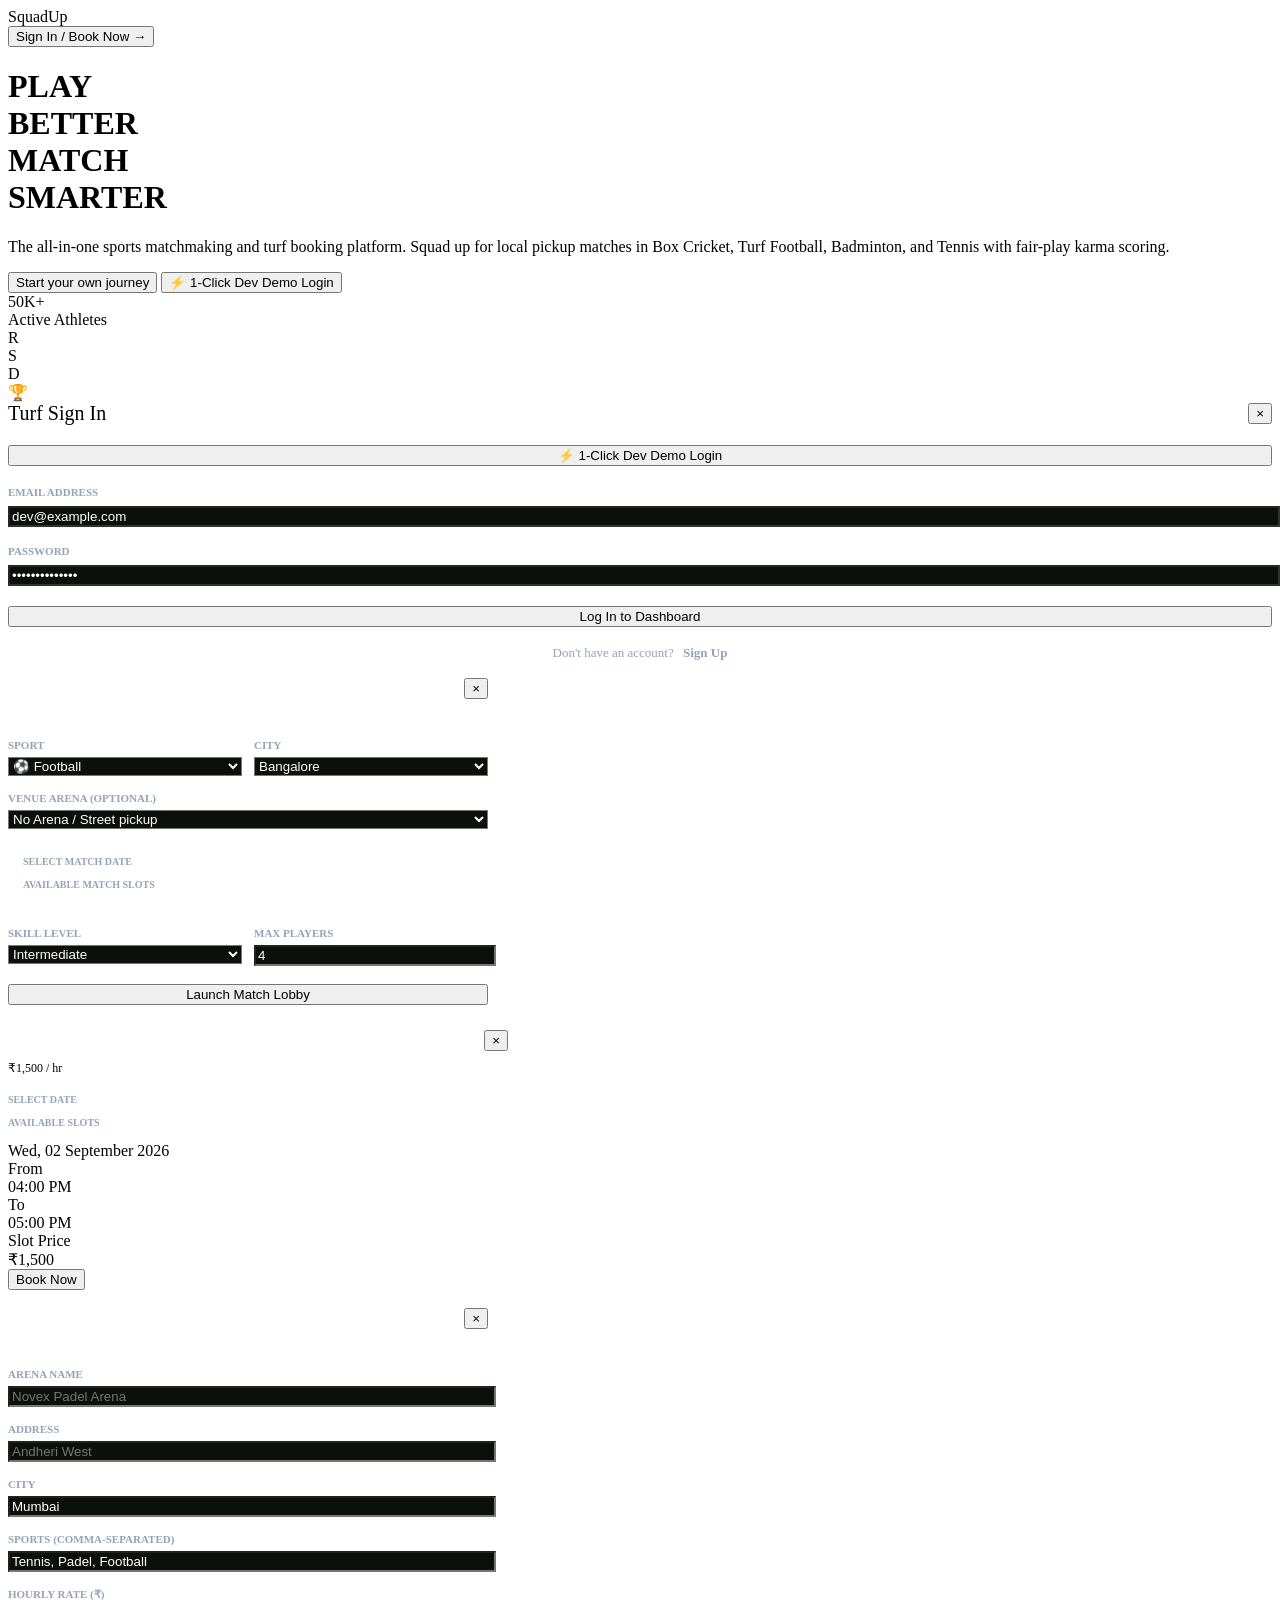
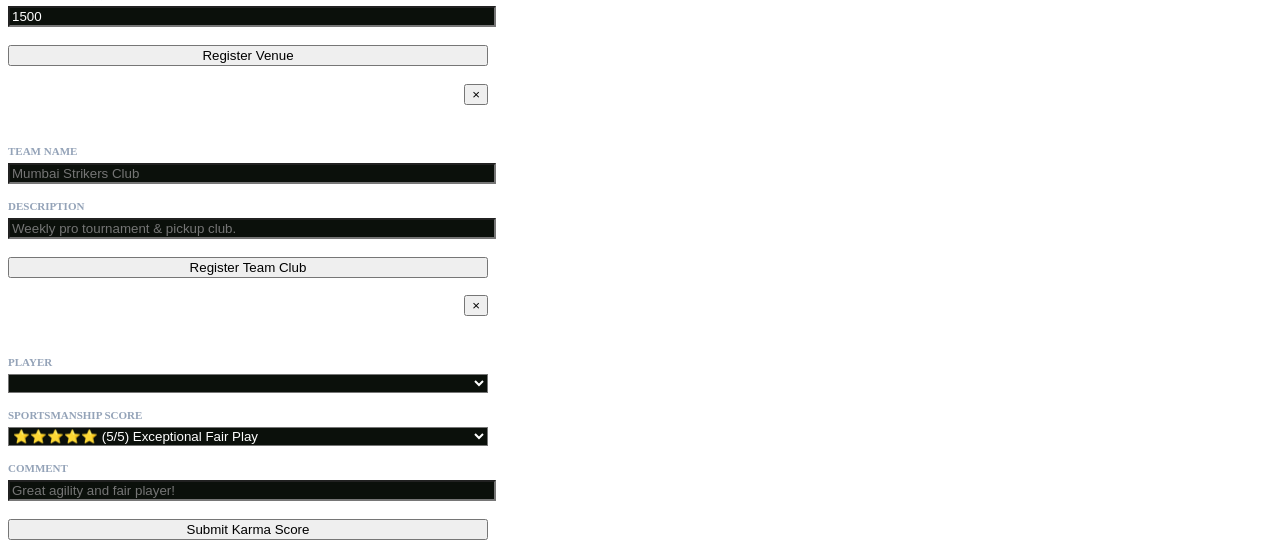
==== index.html @ 194ada52 "Add root index and vercel routing" ====
<!DOCTYPE html>
<html lang="en">
  <head>
    <meta charset="UTF-8" />
    <meta http-equiv="refresh" content="0; url=/frontend/" />
    <title>SquadUp</title>
    <script>
      window.location.replace("/frontend/");
    </script>
  </head>
  <body>
    <p>Redirecting to <a href="/frontend/">SquadUp</a>...</p>
  </body>
</html>
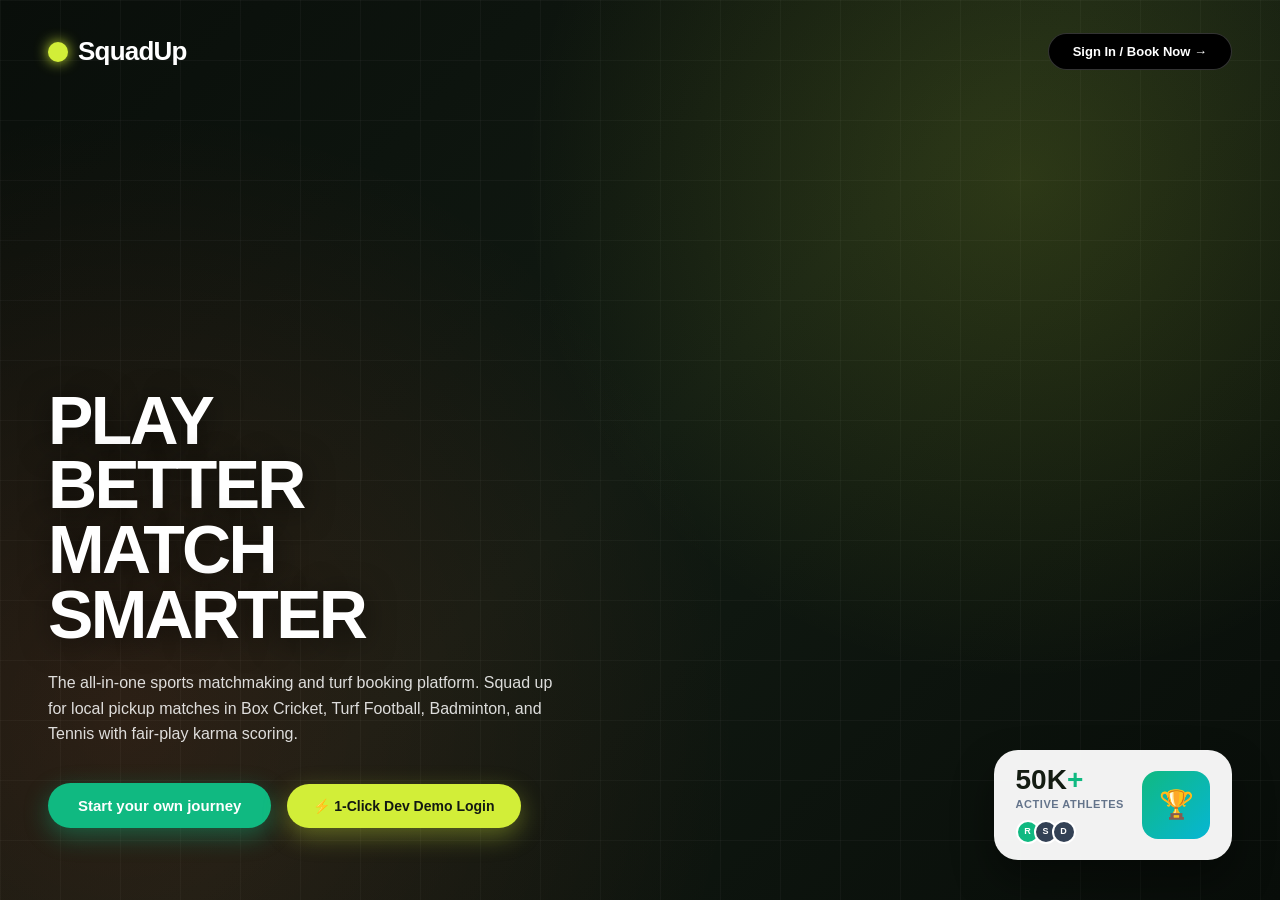
==== commit c410c431: "Place static frontend files at root for instant Vercel deployment" ====
--- a/index.html
+++ b/index.html
@@ -1,14 +1,723 @@
-<!DOCTYPE html>
+<!doctype html>
 <html lang="en">
   <head>
     <meta charset="UTF-8" />
-    <meta http-equiv="refresh" content="0; url=/frontend/" />
-    <title>SquadUp</title>
-    <script>
-      window.location.replace("/frontend/");
-    </script>
+    <link rel="icon" type="image/svg+xml" href="data:image/svg+xml,<svg xmlns='http://www.w3.org/2000/svg' viewBox='0 0 100 100'><text y='.9em' font-size='90'>🎾</text></svg>" />
+    <meta name="viewport" content="width=device-width, initial-scale=1.0" />
+    <title>SquadUp — Sports Matchmaking & Turf Booking</title>
+    <link rel="stylesheet" href="/style.css">
   </head>
   <body>
-    <p>Redirecting to <a href="/frontend/">SquadUp</a>...</p>
+    <div id="app">
+
+      <!-- ========================================== -->
+      <!-- VIEW 0: HERO LANDING & AUTH (SquadUp)      -->
+      <!-- ========================================== -->
+      <div id="view-auth" class="hero-landing-wrapper">
+        
+        <!-- Floating Frosted Header -->
+        <header class="hero-header">
+          <div class="hero-brand">
+            <div class="hero-brand-ball"></div>
+            <span>SquadUp</span>
+          </div>
+
+          <button class="hero-auth-btn" id="hero-login-trigger-btn" onclick="toggleAuthModal(true)">
+            <span>Sign In / Book Now &rarr;</span>
+          </button>
+        </header>
+
+        <!-- Giant Editorial Hero Content -->
+        <div class="hero-body-content">
+          <h1 class="hero-massive-title">
+            PLAY<br>
+            BETTER<br>
+            MATCH<br>
+            SMARTER
+          </h1>
+          <p class="hero-subtitle">
+            The all-in-one sports matchmaking and turf booking platform. Squad up for local pickup matches in Box Cricket, Turf Football, Badminton, and Tennis with fair-play karma scoring.
+          </p>
+
+          <div class="hero-cta-group">
+            <button type="button" class="btn-coral-journey" onclick="toggleAuthModal(true)">
+              Start your own journey
+            </button>
+            <button type="button" class="btn-lime-dev" id="quick-dev-login-btn">
+              ⚡ 1-Click Dev Demo Login
+            </button>
+          </div>
+        </div>
+
+        <!-- Floating Proof Widget (Bottom Right) -->
+        <div class="hero-proof-card">
+          <div>
+            <div class="proof-number">50K<span>+</span></div>
+            <div class="proof-label">Active Athletes</div>
+            <div class="proof-avatars-row">
+              <div class="proof-avatar-dot">R</div>
+              <div class="proof-avatar-dot">S</div>
+              <div class="proof-avatar-dot">D</div>
+            </div>
+          </div>
+          <div class="proof-thumb-preview">🏆</div>
+        </div>
+
+        <!-- Auth Popup Form Card (Opened on CTA) -->
+        <div id="auth-modal-card" class="auth-popup-card">
+          <div style="display: flex; align-items: center; justify-content: space-between; margin-bottom: 20px;">
+            <div class="hero-brand" style="font-size: 20px;">
+              <div class="hero-brand-ball"></div>
+              <span>Turf Sign In</span>
+            </div>
+            <button type="button" class="topbar-round-btn" onclick="toggleAuthModal(false)">&times;</button>
+          </div>
+
+          <!-- Quick Dev Demo Login -->
+          <button type="button" class="btn-lime-dev" id="popup-dev-login-btn" style="width: 100%; margin-bottom: 16px;">
+            ⚡ 1-Click Dev Demo Login
+          </button>
+
+          <!-- Login Form -->
+          <form id="login-form">
+            <div style="margin-bottom: 14px;">
+              <label style="font-size: 11px; font-weight: 700; color: #94A3B8; text-transform: uppercase;">Email Address</label>
+              <input type="email" id="login-email" class="filter-pill-canvas" style="width: 100%; margin-top: 6px; border-radius: var(--radius-md); background: #0B100B; color: #FFF; border-color: rgba(255,255,255,0.15);" value="dev@example.com" required>
+            </div>
+            <div style="margin-bottom: 20px;">
+              <label style="font-size: 11px; font-weight: 700; color: #94A3B8; text-transform: uppercase;">Password</label>
+              <input type="password" id="login-password" class="filter-pill-canvas" style="width: 100%; margin-top: 6px; border-radius: var(--radius-md); background: #0B100B; color: #FFF; border-color: rgba(255,255,255,0.15);" value="devpassword123" required>
+            </div>
+            <button type="submit" class="btn-coral-journey" style="width: 100%;">Log In to Dashboard</button>
+          </form>
+
+          <!-- Register Form (Hidden by default) -->
+          <form id="register-form" style="display: none;">
+            <div style="margin-bottom: 12px;">
+              <label style="font-size: 11px; font-weight: 700; color: #94A3B8; text-transform: uppercase;">Full Name</label>
+              <input type="text" id="register-name" class="filter-pill-canvas" style="width: 100%; margin-top: 4px; border-radius: var(--radius-md); background: #0B100B; color: #FFF;" placeholder="Rajat Sharma" required>
+            </div>
+            <div style="margin-bottom: 12px;">
+              <label style="font-size: 11px; font-weight: 700; color: #94A3B8; text-transform: uppercase;">Email</label>
+              <input type="email" id="register-email" class="filter-pill-canvas" style="width: 100%; margin-top: 4px; border-radius: var(--radius-md); background: #0B100B; color: #FFF;" placeholder="rajat@example.com" required>
+            </div>
+            <div style="margin-bottom: 12px;">
+              <label style="font-size: 11px; font-weight: 700; color: #94A3B8; text-transform: uppercase;">Password</label>
+              <input type="password" id="register-password" class="filter-pill-canvas" style="width: 100%; margin-top: 4px; border-radius: var(--radius-md); background: #0B100B; color: #FFF;" placeholder="Min. 8 characters" required>
+            </div>
+            <div style="margin-bottom: 12px;">
+              <label style="font-size: 11px; font-weight: 700; color: #94A3B8; text-transform: uppercase;">Skill Level</label>
+              <select id="register-skill" class="filter-pill-canvas" style="width: 100%; margin-top: 4px; border-radius: var(--radius-md); background: #0B100B; color: #FFF;">
+                <option value="Beginner">Beginner (Casual games)</option>
+                <option value="Intermediate" selected>Intermediate (Regular player)</option>
+                <option value="Advanced">Advanced (Competitive club level)</option>
+              </select>
+            </div>
+            <div style="margin-bottom: 16px;">
+              <label style="font-size: 11px; font-weight: 700; color: #94A3B8; text-transform: uppercase;">City</label>
+              <input type="text" id="register-city" class="filter-pill-canvas" style="width: 100%; margin-top: 4px; border-radius: var(--radius-md); background: #0B100B; color: #FFF;" value="Mumbai" required>
+            </div>
+            <button type="submit" class="btn-coral-journey" style="width: 100%;">Create Account</button>
+          </form>
+
+          <div style="text-align: center; margin-top: 18px; font-size: 13px; color: #94A3B8;">
+            <span id="auth-switch-text">Don't have an account?</span>
+            <span id="auth-switch-btn" style="color: var(--primary-lime); font-weight: 700; cursor: pointer; margin-left: 6px;">Sign Up</span>
+          </div>
+        </div>
+      </div>
+
+      <!-- ========================================== -->
+      <!-- VIEW 1: BENTO DASHBOARD ("SquadUp")        -->
+      <!-- ========================================== -->
+      <div id="main-app" class="match-app-layout" style="display: none;">
+        
+        <!-- Left Sleek Dark Sidebar -->
+        <aside class="match-sidebar">
+          <div>
+            <div class="match-brand-logo">
+              <div class="tennis-ball-icon"></div>
+              <span>SquadUp</span>
+            </div>
+
+            <ul class="match-nav-list">
+              <li>
+                <a class="match-nav-item active" data-view="dashboard">
+                  <svg fill="none" stroke="currentColor" viewBox="0 0 24 24"><rect x="3" y="3" width="7" height="9" rx="1"/><rect x="14" y="3" width="7" height="5" rx="1"/><rect x="14" y="12" width="7" height="9" rx="1"/><rect x="3" y="16" width="7" height="5" rx="1"/></svg>
+                  <span>Dashboard</span>
+                </a>
+              </li>
+              <li>
+                <a class="match-nav-item" data-view="games">
+                  <svg fill="none" stroke="currentColor" viewBox="0 0 24 24"><circle cx="12" cy="12" r="10"/><path d="M12 2a14.5 14.5 0 0 0 0 20 14.5 14.5 0 0 0 0-20"/><path d="M2 12h20"/></svg>
+                  <span>Live Games</span>
+                </a>
+              </li>
+              <li>
+                <a class="match-nav-item" data-view="venues">
+                  <svg fill="none" stroke="currentColor" viewBox="0 0 24 24"><path d="M21 10c0 7-9 13-9 13s-9-6-9-13a9 9 0 0 1 18 0z"/><circle cx="12" cy="10" r="3"/></svg>
+                  <span>Turf Venues</span>
+                </a>
+              </li>
+              <li>
+                <a class="match-nav-item" data-view="teams">
+                  <svg fill="none" stroke="currentColor" viewBox="0 0 24 24"><path d="M17 21v-2a4 4 0 0 0-4-4H5a4 4 0 0 0-4 4v2"/><circle cx="9" cy="7" r="4"/><path d="M23 21v-2a4 4 0 0 0-3-3.87"/></svg>
+                  <span>Teams & Clubs</span>
+                </a>
+              </li>
+              <li>
+                <a class="match-nav-item" data-view="social">
+                  <svg fill="none" stroke="currentColor" viewBox="0 0 24 24"><path d="M16 21v-2a4 4 0 0 0-4-4H6a4 4 0 0 0-4 4v2"/><circle cx="9" cy="7" r="4"/><path d="M22 21v-2a4 4 0 0 0-3-3.87"/><path d="M16 3.13a4 4 0 0 1 0 7.75"/></svg>
+                  <span>Athletes Feed</span>
+                </a>
+              </li>
+              <li>
+                <a class="match-nav-item" data-view="profile">
+                  <svg fill="none" stroke="currentColor" viewBox="0 0 24 24"><circle cx="12" cy="12" r="3"/><path d="M19.4 15a1.65 1.65 0 0 0 .33 1.82l.06.06a2 2 0 1 1-2.83 2.83l-.06-.06a1.65 1.65 0 0 0-1.82-.33 1.65 1.65 0 0 0-1 1.51V21a2 2 0 0 1-4 0v-.09A1.65 1.65 0 0 0 9 19.4a1.65 1.65 0 0 0-1.82.33l-.06.06a2 2 0 1 1 2.83-2.83l.06-.06a1.65 1.65 0 0 0 .33-1.82V9a1.65 1.65 0 0 0 1.51 1H21a2 2 0 0 1 0 4h-.09a1.65 1.65 0 0 0-1.51 1z"/></svg>
+                  <span>My Profile</span>
+                </a>
+              </li>
+            </ul>
+          </div>
+
+          <!-- Bottom Pro Card & Sign Out -->
+          <div>
+            <div class="sidebar-pro-card">
+              <div class="tennis-ball-icon" style="margin: 0 auto 8px auto;"></div>
+              <div class="sidebar-pro-title">Host a Match</div>
+              <div class="sidebar-pro-desc">Launch an open lobby for local pickup players.</div>
+              <button class="btn-lime-dev" style="font-size: 11px; padding: 6px 14px;" onclick="openHostGameModal()">+ Host Game</button>
+            </div>
+
+            <button id="logout-btn" style="width: 100%; background: transparent; border: none; color: rgba(255,255,255,0.4); font-weight: 700; font-size: 12px; margin-top: 16px; cursor: pointer; text-transform: uppercase;">
+              Sign Out
+            </button>
+          </div>
+        </aside>
+
+        <!-- Main Matcha Bento Canvas -->
+        <main class="match-main-canvas">
+
+          <!-- Topbar with Welcome & Metrics -->
+          <div class="match-topbar">
+            <div>
+              <h1 class="match-greeting-title" id="dash-greeting">Welcome Athlete!</h1>
+              <div class="match-date-sub" id="dash-today-date">TODAY IS SATURDAY, 11TH NOVEMBER 2026</div>
+            </div>
+
+            <div class="match-topbar-pills">
+              <!-- City Selector Dropdown -->
+              <div style="background: #FFF; border-radius: var(--radius-full); padding: 4px 14px; display: flex; align-items: center; gap: 6px;">
+                <span style="font-size: 12px; color: var(--text-dark-muted); font-weight: 700;">📍 CITY:</span>
+                <select id="global-city-selector" style="border: none; background: transparent; font-weight: 800; font-size: 12px; color: var(--text-dark); outline: none; cursor: pointer;">
+                  <option value="Mumbai">Mumbai</option>
+                  <option value="Bangalore">Bangalore</option>
+                  <option value="Delhi">Delhi</option>
+                  <option value="Pune">Pune</option>
+                  <option value="Hyderabad">Hyderabad</option>
+                  <option value="Chennai">Chennai</option>
+                </select>
+              </div>
+
+              <div class="stat-pill">
+                <svg width="16" height="16" fill="none" stroke="currentColor" viewBox="0 0 24 24"><path d="M17 21v-2a4 4 0 0 0-4-4H5a4 4 0 0 0-4 4v2"/><circle cx="9" cy="7" r="4"/></svg>
+                <span id="pill-followers">0 FOLLOWERS</span>
+              </div>
+              <div class="stat-pill">
+                <svg width="16" height="16" fill="none" stroke="currentColor" viewBox="0 0 24 24"><polygon points="5 3 19 12 5 21 5 3"/></svg>
+                <span id="pill-matches">0 MATCHES</span>
+              </div>
+
+              <!-- Action Icons -->
+              <button class="topbar-round-btn" title="Search"><svg width="16" height="16" fill="none" stroke="currentColor" viewBox="0 0 24 24"><circle cx="11" cy="11" r="8"/><path d="M21 21l-4.35-4.35"/></svg></button>
+              <button class="topbar-round-btn" title="Notifications"><svg width="16" height="16" fill="none" stroke="currentColor" viewBox="0 0 24 24"><path d="M18 8A6 6 0 0 0 6 8c0 7-3 9-3 9h18s-3-2-3-9M13.73 21a2 2 0 0 1-3.46 0"/></svg></button>
+            </div>
+          </div>
+
+          <!-- Dynamic Views Container -->
+          <div>
+
+            <!-- ========================================== -->
+            <!-- VIEW: DASHBOARD BENTO GRID                 -->
+            <!-- ========================================== -->
+            <div id="view-dashboard" class="hub-content-section active">
+              <div class="bento-grid">
+                
+                <!-- 1. Left Vertical Athlete Showcase Card -->
+                <div class="bento-athlete-card">
+                  <div class="athlete-glass-overlay">
+                    <div class="athlete-badge-header">
+                      <div class="athlete-thumb" id="dash-avatar-letter">A</div>
+                      <div>
+                        <div class="athlete-name" id="dash-athlete-name">Athlete</div>
+                        <div class="athlete-country" id="dash-athlete-city">🌐 MUMBAI, INDIA</div>
+                      </div>
+                    </div>
+
+                    <div class="athlete-meta-grid">
+                      <div>Skill: <span id="dash-athlete-skill">Intermediate</span></div>
+                      <div>Role: <span id="dash-athlete-role">Pro Player</span></div>
+                      <div>Karma: <span id="dash-athlete-karma" style="color: #D97706;">⚡ 5.0 / 5.0</span></div>
+                      <div>Circuit: <span>Turf Champions</span></div>
+                    </div>
+                  </div>
+                </div>
+
+                <!-- 2. Top Center/Right: My Next Match VS Card -->
+                <div class="bento-next-match">
+                  <div class="match-header-row">
+                    <h3>My Next Match</h3>
+                    <div class="match-date-badge">
+                      <svg width="14" height="14" fill="none" stroke="currentColor" viewBox="0 0 24 24"><rect x="3" y="4" width="18" height="18" rx="2" ry="2"/><line x1="16" y1="2" x2="16" y2="6"/><line x1="8" y1="2" x2="8" y2="6"/><line x1="3" y1="10" x2="21" y2="10"/></svg>
+                      <span id="next-match-date">READY TO COMPETE</span>
+                    </div>
+                  </div>
+
+                  <div class="match-versus-row">
+                    <div class="vs-fighter-card player1">
+                      <div style="font-weight: 800; font-size: 16px;" id="vs-fighter-1">Open Match Lobbies</div>
+                      <div style="font-size: 11px; color: var(--primary-lime); font-weight: 700;">FIND PICKUP PLAYERS</div>
+                    </div>
+
+                    <div class="vs-badge-circle">VS</div>
+
+                    <div class="vs-fighter-card player2">
+                      <div style="font-weight: 800; font-size: 16px;" id="vs-fighter-2">Ready to Play</div>
+                      <div style="font-size: 11px; color: #F59E0B; font-weight: 700;">HOST A MATCH</div>
+                    </div>
+                  </div>
+
+                  <div style="display: flex; gap: 10px; margin-top: 16px;">
+                    <button class="btn-lime-dev" style="flex: 1; font-size: 12px;" onclick="switchView('games')">View Match Lobbies</button>
+                    <button class="btn-coral-journey" style="padding: 8px 18px; font-size: 12px;" onclick="openHostGameModal()">+ Host Match</button>
+                  </div>
+                </div>
+
+                <!-- 3. Middle Left: Latest Scores Card -->
+                <div class="bento-scores-card">
+                  <div style="display: flex; align-items: center; justify-content: space-between;">
+                    <h3 style="font-size: 18px; font-weight: 800;">Latest Scores</h3>
+                    <span style="font-size: 11px; font-weight: 700; text-transform: uppercase; color: var(--text-dark-muted); cursor: pointer;" onclick="switchView('games')">VIEW ALL &rarr;</span>
+                  </div>
+
+                  <div class="score-tabs">
+                    <button class="score-tab-pill active">Cricket</button>
+                    <button class="score-tab-pill">Football</button>
+                    <button class="score-tab-pill">Badminton</button>
+                  </div>
+
+                  <div class="live-score-box" id="live-score-box-container">
+                    <div>
+                      <div style="font-weight: 800; font-size: 13px;" id="live-score-title">⚡ PICKUP MATCHES</div>
+                      <div style="font-size: 11px; color: var(--text-dark-muted);" id="live-score-sub">Play your first match to record scores!</div>
+                    </div>
+                    <span style="background: #141C12; color: var(--primary-lime); padding: 4px 10px; border-radius: var(--radius-full); font-size: 11px; font-weight: 800;" id="live-score-tag">NEW ROSTER</span>
+                  </div>
+                </div>
+
+                <!-- 4. Middle Right: Statistic Card -->
+                <div class="bento-stat-card">
+                  <div class="stat-subtext">Career Performance</div>
+                  <div class="stat-big-number" id="stat-big-wins">0 Matches</div>
+                  <div style="font-size: 13px; font-weight: 700; color: var(--primary-lime);" id="stat-ratio-text">[ Ready to Compete ]</div>
+                </div>
+
+                <!-- 5. Bottom Row Breakdown Pills -->
+                <div class="bento-bottom-row">
+                  <div class="win-pill-card">
+                    <div>
+                      <div class="win-pill-title">Box Cricket Matches</div>
+                      <div class="win-pill-count" id="wins-singles">0 Matches</div>
+                    </div>
+                    <div class="tennis-ball-icon"></div>
+                  </div>
+
+                  <div class="win-pill-card">
+                    <div>
+                      <div class="win-pill-title">Turf Football 5v5</div>
+                      <div class="win-pill-count" id="wins-doubles">0 Matches</div>
+                    </div>
+                    <div class="tennis-ball-icon"></div>
+                  </div>
+
+                  <div class="win-pill-card">
+                    <div>
+                      <div class="win-pill-title">Badminton & Tennis</div>
+                      <div class="win-pill-count" id="wins-mixed">0 Matches</div>
+                    </div>
+                    <div class="tennis-ball-icon"></div>
+                  </div>
+                </div>
+
+              </div>
+            </div>
+
+            <!-- ========================================== -->
+            <!-- VIEW: LIVE GAMES LOOP                      -->
+            <!-- ========================================== -->
+            <div id="view-games" class="hub-content-section">
+              <div style="display: flex; align-items: center; justify-content: space-between; margin-bottom: 24px;">
+                <div>
+                  <h2 style="font-size: 26px; font-weight: 900;">Live Matches Loop</h2>
+                  <p style="color: var(--text-dark-muted); font-size: 13px;">Find active game lobbies or host your own pickup match.</p>
+                </div>
+                <button class="btn-coral-journey" onclick="openHostGameModal()">+ Host a Match Lobby</button>
+              </div>
+
+              <!-- Filter Pills -->
+              <div style="display: flex; gap: 8px; margin-bottom: 24px; overflow-x: auto;" id="games-sport-filters">
+                <button class="filter-pill-canvas active" data-sport="">All Sports</button>
+                <button class="filter-pill-canvas" data-sport="Football">⚽ Football</button>
+                <button class="filter-pill-canvas" data-sport="Cricket">🏏 Cricket</button>
+                <button class="filter-pill-canvas" data-sport="Badminton">🏸 Badminton</button>
+                <button class="filter-pill-canvas" data-sport="Basketball">🏀 Basketball</button>
+                <button class="filter-pill-canvas" data-sport="Tennis">🎾 Tennis</button>
+              </div>
+
+              <div id="games-grid-container" style="display: grid; grid-template-columns: repeat(auto-fill, minmax(300px, 1fr)); gap: 20px;"></div>
+            </div>
+
+            <!-- ========================================== -->
+            <!-- VIEW: TURF VENUES & BOOKINGS               -->
+            <!-- ========================================== -->
+            <div id="view-venues" class="hub-content-section">
+              <div style="display: flex; align-items: center; justify-content: space-between; margin-bottom: 24px;">
+                <div>
+                  <h2 style="font-size: 26px; font-weight: 900;">Turf Arenas & Booking</h2>
+                  <p style="color: var(--text-dark-muted); font-size: 13px;">Discover licensed courts and book slots with double-booking lock protection.</p>
+                </div>
+                <div style="display: flex; gap: 10px;">
+                  <button class="btn-lime-dev" onclick="openHostGameModal()">+ Host a Match</button>
+                  <button class="btn-coral-journey" id="btn-register-venue" style="display: none;" onclick="openCreateVenueModal()">+ Register Arena</button>
+                </div>
+              </div>
+
+              <div id="venues-grid-container" style="display: grid; grid-template-columns: repeat(auto-fill, minmax(320px, 1fr)); gap: 20px;"></div>
+
+              <div class="hub-card" style="margin-top: 32px;">
+                <h3 style="font-size: 18px; margin-bottom: 16px;">My Active Court Reservations</h3>
+                <div id="my-bookings-container"></div>
+              </div>
+            </div>
+
+            <!-- ========================================== -->
+            <!-- VIEW: TEAMS & CLUBS                        -->
+            <!-- ========================================== -->
+            <div id="view-teams" class="hub-content-section">
+              <div style="display: flex; align-items: center; justify-content: space-between; margin-bottom: 24px;">
+                <div>
+                  <h2 style="font-size: 26px; font-weight: 900;">Teams & Sports Clubs</h2>
+                  <p style="color: var(--text-dark-muted); font-size: 13px;">Manage clubs, roster captains, and squad pickups.</p>
+                </div>
+                <button class="btn-coral-journey" onclick="openCreateTeamModal()">+ Create Team Club</button>
+              </div>
+
+              <div id="teams-grid-container" style="display: grid; grid-template-columns: repeat(auto-fill, minmax(300px, 1fr)); gap: 20px;"></div>
+            </div>
+
+            <!-- ========================================== -->
+            <!-- VIEW: ATHLETES SOCIAL FEED                 -->
+            <!-- ========================================== -->
+            <div id="view-social" class="hub-content-section">
+              <div style="display: flex; align-items: center; justify-content: space-between; margin-bottom: 24px;">
+                <div>
+                  <h2 style="font-size: 26px; font-weight: 900;">Athletes Social Network</h2>
+                  <p style="color: var(--text-dark-muted); font-size: 13px;">Connect with players, discover teammates, and track game invites.</p>
+                </div>
+              </div>
+
+              <div style="display: grid; grid-template-columns: 1fr 1fr; gap: 20px;">
+                <div class="hub-card">
+                  <h3 style="font-size: 18px; margin-bottom: 16px;">Discover Athletes</h3>
+                  <div id="athletes-directory-container"></div>
+                </div>
+                <div class="hub-card">
+                  <h3 style="font-size: 18px; margin-bottom: 16px;">Network Activity</h3>
+                  <div id="social-activity-feed"></div>
+                </div>
+              </div>
+            </div>
+
+            <!-- ========================================== -->
+            <!-- VIEW: MY PROFILE & SETTINGS                -->
+            <!-- ========================================== -->
+            <div id="view-profile" class="hub-content-section">
+              <div style="display: flex; align-items: center; justify-content: space-between; margin-bottom: 24px;">
+                <div>
+                  <h2 style="font-size: 26px; font-weight: 900;">Athlete Profile & Karma</h2>
+                  <p style="color: var(--text-dark-muted); font-size: 13px;">Update your sport skills, location, and fair-play rating.</p>
+                </div>
+              </div>
+
+              <div style="display: grid; grid-template-columns: 1fr 1fr; gap: 20px;">
+                <div class="hub-card">
+                  <h3 style="font-size: 18px; margin-bottom: 16px;">Edit Profile</h3>
+                  <form id="profile-edit-form">
+                    <div style="margin-bottom: 14px;">
+                      <label style="font-size: 12px; font-weight: 700; color: var(--text-dark-muted);">FULL NAME</label>
+                      <input type="text" id="prof-name" class="filter-pill-canvas" style="width: 100%; margin-top: 6px; border-radius: var(--radius-md);" required>
+                    </div>
+                    <div style="margin-bottom: 14px;">
+                      <label style="font-size: 12px; font-weight: 700; color: var(--text-dark-muted);">SKILL LEVEL</label>
+                      <select id="prof-skill" class="filter-pill-canvas" style="width: 100%; margin-top: 6px; border-radius: var(--radius-md);" required>
+                        <option value="Beginner">Beginner</option>
+                        <option value="Intermediate">Intermediate</option>
+                        <option value="Advanced">Advanced</option>
+                      </select>
+                    </div>
+                    <div style="margin-bottom: 20px;">
+                      <label style="font-size: 12px; font-weight: 700; color: var(--text-dark-muted);">PRIMARY CITY</label>
+                      <input type="text" id="prof-city" class="filter-pill-canvas" style="width: 100%; margin-top: 6px; border-radius: var(--radius-md);" required>
+                    </div>
+                    <button type="submit" class="btn-coral-journey" style="width: 100%;">Save Changes</button>
+                  </form>
+                </div>
+
+                <div class="bento-stat-card">
+                  <div class="stat-subtext">Player Karma Standing</div>
+                  <div class="stat-big-number" id="prof-karma-big">⚡ 5.0</div>
+                  <div style="font-size: 13px; font-weight: 700; color: var(--primary-lime); margin-top: 6px;">[ Exceptional Sportsmanship ]</div>
+                  <div style="font-size: 11px; color: rgba(255,255,255,0.6); margin-top: 10px; max-width: 280px;">Rated by match hosts and peer athletes after completed games.</div>
+                </div>
+              </div>
+            </div>
+
+          </div>
+        </main>
+      </div>
+
+      <!-- ========================================== -->
+      <!-- FLOATING / DRAWER LIVE GAME CHAT           -->
+      <!-- ========================================== -->
+      <div id="chat-drawer" style="position: fixed; bottom: 24px; right: 24px; width: 360px; height: 500px; background: #141C12; border: 1px solid rgba(255,255,255,0.1); border-radius: var(--radius-xl); box-shadow: 0 20px 50px rgba(0,0,0,0.6); z-index: 80; display: none; flex-direction: column; overflow: hidden;">
+        <div style="padding: 16px; background: rgba(255,255,255,0.04); border-bottom: 1px solid rgba(255,255,255,0.06); display: flex; align-items: center; justify-content: space-between;">
+          <div style="display: flex; align-items: center; gap: 10px;">
+            <div class="tennis-ball-icon" style="width: 14px; height: 14px;"></div>
+            <div>
+              <div style="font-weight: 800; font-size: 14px; color: #FFF;" id="chat-game-title">Lobby Chat</div>
+              <div style="font-size: 11px; color: var(--primary-lime);">● Live WebSocket</div>
+            </div>
+          </div>
+          <button type="button" class="topbar-round-btn" style="width: 30px; height: 30px;" onclick="closeChatDrawer()">&times;</button>
+        </div>
+
+        <div id="chat-messages-box" style="flex: 1; overflow-y: auto; padding: 16px; display: flex; flex-direction: column; gap: 10px;"></div>
+
+        <form id="chat-send-form" style="padding: 12px; border-top: 1px solid rgba(255,255,255,0.06); display: flex; gap: 8px;">
+          <input type="text" id="chat-input-field" class="filter-pill-canvas" style="flex: 1; background: #0A0E0A; color: #FFF; border-radius: var(--radius-full); padding: 8px 16px;" placeholder="Message team..." autocomplete="off" required>
+          <button type="submit" class="btn-lime-dev" style="padding: 8px 16px; font-size: 12px;">Send</button>
+        </form>
+      </div>
+
+      <!-- ========================================== -->
+      <!-- MODALS: HOST GAME, BOOK TURF, RATE GAME    -->
+      <!-- ========================================== -->
+      <div id="modal-create-game" class="auth-popup-card" style="max-width: 480px;">
+        <div style="display: flex; align-items: center; justify-content: space-between; margin-bottom: 18px;">
+          <h2 style="font-size: 20px; font-weight: 800; color: #FFF;">Host a Match Lobby</h2>
+          <button type="button" class="topbar-round-btn" onclick="closeModal('modal-create-game')">&times;</button>
+        </div>
+        <form id="create-game-form">
+          <div style="display: grid; grid-template-columns: 1fr 1fr; gap: 12px; margin-bottom: 12px;">
+            <div>
+              <label style="font-size: 11px; font-weight: 700; color: #94A3B8; text-transform: uppercase;">Sport</label>
+              <select id="game-sport" class="filter-pill-canvas" style="width: 100%; margin-top: 4px; border-radius: var(--radius-md); background: #0B100B; color: #FFF;">
+                <option value="Football">⚽ Football</option>
+                <option value="Cricket">🏏 Cricket</option>
+                <option value="Badminton">🏸 Badminton</option>
+                <option value="Basketball">🏀 Basketball</option>
+                <option value="Tennis">🎾 Tennis</option>
+              </select>
+            </div>
+            <div>
+              <label style="font-size: 11px; font-weight: 700; color: #94A3B8; text-transform: uppercase;">City</label>
+              <select id="game-city" class="filter-pill-canvas" style="width: 100%; margin-top: 4px; border-radius: var(--radius-md); background: #0B100B; color: #FFF;" onchange="handleModalCityChange(this.value)">
+                <option value="Bangalore">Bangalore</option>
+                <option value="Mumbai">Mumbai</option>
+                <option value="Delhi">Delhi</option>
+                <option value="Pune">Pune</option>
+                <option value="Hyderabad">Hyderabad</option>
+                <option value="Chennai">Chennai</option>
+              </select>
+            </div>
+          </div>
+
+          <div style="margin-bottom: 12px;">
+            <label style="font-size: 11px; font-weight: 700; color: #94A3B8; text-transform: uppercase;">Venue Arena (Optional)</label>
+            <select id="game-venue-id" class="filter-pill-canvas" style="width: 100%; margin-top: 4px; border-radius: var(--radius-md); background: #0B100B; color: #FFF;">
+              <option value="">No Arena / Street pickup</option>
+            </select>
+          </div>
+
+          <!-- Schedule Card (Date Blocks & Slot Blocks) -->
+          <div style="background: rgba(255,255,255,0.04); border: 1px solid rgba(255,255,255,0.08); border-radius: var(--radius-md); padding: 14px; margin-bottom: 12px;">
+            <div style="margin-bottom: 12px;">
+              <label style="font-size: 10px; font-weight: 800; color: #94A3B8; text-transform: uppercase; margin-bottom: 6px; display: block;">Select Match Date</label>
+              <div class="date-blocks-carousel" id="game-date-carousel"></div>
+              <input type="hidden" id="game-date" required>
+            </div>
+            <div>
+              <label style="font-size: 10px; font-weight: 800; color: #94A3B8; text-transform: uppercase; margin-bottom: 6px; display: block;">Available Match Slots</label>
+              <div class="slots-block-grid" id="game-slot-grid"></div>
+              <input type="hidden" id="game-start-time" value="16:00">
+              <input type="hidden" id="game-end-time" value="17:00">
+            </div>
+          </div>
+
+          <div style="display: grid; grid-template-columns: 1fr 1fr; gap: 12px; margin-bottom: 18px;">
+            <div>
+              <label style="font-size: 11px; font-weight: 700; color: #94A3B8; text-transform: uppercase;">Skill Level</label>
+              <select id="game-skill-level" class="filter-pill-canvas" style="width: 100%; margin-top: 4px; border-radius: var(--radius-md); background: #0B100B; color: #FFF;">
+                <option value="All Levels">All Levels (Open Pickup)</option>
+                <option value="Beginner">Beginner Only</option>
+                <option value="Intermediate" selected>Intermediate</option>
+                <option value="Advanced">Advanced (Competitive)</option>
+              </select>
+            </div>
+            <div>
+              <label style="font-size: 11px; font-weight: 700; color: #94A3B8; text-transform: uppercase;">Max Players</label>
+              <input type="number" id="game-max-players" class="filter-pill-canvas" style="width: 100%; margin-top: 4px; border-radius: var(--radius-md); background: #0B100B; color: #FFF;" value="4" min="2" max="30" required>
+            </div>
+          </div>
+
+          <button type="submit" class="btn-coral-journey" style="width: 100%;">Launch Match Lobby</button>
+        </form>
+      </div>
+
+      <!-- Book Turf Modal -->
+      <div id="modal-book-venue" class="auth-popup-card" style="max-width: 500px;">
+        <div style="display: flex; align-items: center; justify-content: space-between; margin-bottom: 18px;">
+          <div>
+            <h2 style="font-size: 20px; font-weight: 800; color: #FFF;" id="book-venue-name">Book Court</h2>
+            <div style="font-size: 12px; color: var(--primary-lime);" id="book-venue-rate">₹1,500 / hr</div>
+          </div>
+          <button type="button" class="topbar-round-btn" onclick="closeModal('modal-book-venue')">&times;</button>
+        </div>
+        <form id="book-venue-form">
+          <input type="hidden" id="book-venue-id">
+
+          <!-- Date Blocks Strip -->
+          <div style="margin-bottom: 12px;">
+            <label style="font-size: 10px; font-weight: 800; color: #94A3B8; text-transform: uppercase; margin-bottom: 6px; display: block;">Select Date</label>
+            <div class="date-blocks-carousel" id="book-date-carousel"></div>
+            <input type="hidden" id="book-date" required>
+          </div>
+
+          <!-- Available Slots Blocks -->
+          <div style="margin-bottom: 14px;">
+            <label style="font-size: 10px; font-weight: 800; color: #94A3B8; text-transform: uppercase; margin-bottom: 6px; display: block;">Available Slots</label>
+            <div class="slots-block-grid" id="book-slot-grid"></div>
+            <input type="hidden" id="book-start-time" value="16:00">
+            <input type="hidden" id="book-end-time" value="17:00">
+          </div>
+
+          <!-- Bottom Booking Summary Card (Playspots format) -->
+          <div class="booking-summary-bar">
+            <div class="booking-summary-header" id="book-summary-date-header">Wed, 02 September 2026</div>
+            <div class="booking-time-split">
+              <div class="time-col">
+                <div class="time-label">From</div>
+                <div class="time-val" id="book-summary-from">04:00 PM</div>
+              </div>
+              <div class="time-col">
+                <div class="time-label">To</div>
+                <div class="time-val" id="book-summary-to">05:00 PM</div>
+              </div>
+            </div>
+            <div class="booking-bottom-action-row">
+              <div class="booking-price-tag">
+                <div class="price-label">Slot Price</div>
+                <div class="price-val" id="book-total-amount">₹1,500</div>
+              </div>
+              <button type="submit" class="btn-book-confirm">Book Now</button>
+            </div>
+          </div>
+        </form>
+      </div>
+
+      <!-- Register Arena Modal -->
+      <div id="modal-create-venue" class="auth-popup-card" style="max-width: 480px;">
+        <div style="display: flex; align-items: center; justify-content: space-between; margin-bottom: 18px;">
+          <h2 style="font-size: 20px; font-weight: 800; color: #FFF;">Register Arena</h2>
+          <button type="button" class="topbar-round-btn" onclick="closeModal('modal-create-venue')">&times;</button>
+        </div>
+        <form id="create-venue-form">
+          <div style="margin-bottom: 12px;">
+            <label style="font-size: 11px; font-weight: 700; color: #94A3B8; text-transform: uppercase;">Arena Name</label>
+            <input type="text" id="venue-name" class="filter-pill-canvas" style="width: 100%; margin-top: 4px; border-radius: var(--radius-md); background: #0B100B; color: #FFF;" placeholder="Novex Padel Arena" required>
+          </div>
+          <div style="margin-bottom: 12px;">
+            <label style="font-size: 11px; font-weight: 700; color: #94A3B8; text-transform: uppercase;">Address</label>
+            <input type="text" id="venue-address" class="filter-pill-canvas" style="width: 100%; margin-top: 4px; border-radius: var(--radius-md); background: #0B100B; color: #FFF;" placeholder="Andheri West" required>
+          </div>
+          <div style="margin-bottom: 12px;">
+            <label style="font-size: 11px; font-weight: 700; color: #94A3B8; text-transform: uppercase;">City</label>
+            <input type="text" id="venue-city" class="filter-pill-canvas" style="width: 100%; margin-top: 4px; border-radius: var(--radius-md); background: #0B100B; color: #FFF;" value="Mumbai" required>
+          </div>
+          <div style="margin-bottom: 12px;">
+            <label style="font-size: 11px; font-weight: 700; color: #94A3B8; text-transform: uppercase;">Sports (comma-separated)</label>
+            <input type="text" id="venue-sports" class="filter-pill-canvas" style="width: 100%; margin-top: 4px; border-radius: var(--radius-md); background: #0B100B; color: #FFF;" value="Tennis, Padel, Football" required>
+          </div>
+          <div style="margin-bottom: 18px;">
+            <label style="font-size: 11px; font-weight: 700; color: #94A3B8; text-transform: uppercase;">Hourly Rate (₹)</label>
+            <input type="number" id="venue-rate" class="filter-pill-canvas" style="width: 100%; margin-top: 4px; border-radius: var(--radius-md); background: #0B100B; color: #FFF;" value="1500" required>
+          </div>
+          <button type="submit" class="btn-coral-journey" style="width: 100%;">Register Venue</button>
+        </form>
+      </div>
+
+      <!-- Create Team Modal -->
+      <div id="modal-create-team" class="auth-popup-card" style="max-width: 480px;">
+        <div style="display: flex; align-items: center; justify-content: space-between; margin-bottom: 18px;">
+          <h2 style="font-size: 20px; font-weight: 800; color: #FFF;">Create Sports Club</h2>
+          <button type="button" class="topbar-round-btn" onclick="closeModal('modal-create-team')">&times;</button>
+        </div>
+        <form id="create-team-form">
+          <div style="margin-bottom: 12px;">
+            <label style="font-size: 11px; font-weight: 700; color: #94A3B8; text-transform: uppercase;">Team Name</label>
+            <input type="text" id="team-name" class="filter-pill-canvas" style="width: 100%; margin-top: 4px; border-radius: var(--radius-md); background: #0B100B; color: #FFF;" placeholder="Mumbai Strikers Club" required>
+          </div>
+          <div style="margin-bottom: 18px;">
+            <label style="font-size: 11px; font-weight: 700; color: #94A3B8; text-transform: uppercase;">Description</label>
+            <input type="text" id="team-desc" class="filter-pill-canvas" style="width: 100%; margin-top: 4px; border-radius: var(--radius-md); background: #0B100B; color: #FFF;" placeholder="Weekly pro tournament & pickup club.">
+          </div>
+          <button type="submit" class="btn-coral-journey" style="width: 100%;">Register Team Club</button>
+        </form>
+      </div>
+
+      <!-- Rate Match Karma Modal -->
+      <div id="modal-rate-game" class="auth-popup-card" style="max-width: 480px;">
+        <div style="display: flex; align-items: center; justify-content: space-between; margin-bottom: 18px;">
+          <h2 style="font-size: 20px; font-weight: 800; color: #FFF;">Rate Sportsmanship</h2>
+          <button type="button" class="topbar-round-btn" onclick="closeModal('modal-rate-game')">&times;</button>
+        </div>
+        <form id="rate-game-form">
+          <input type="hidden" id="rate-game-id">
+          <div style="margin-bottom: 12px;">
+            <label style="font-size: 11px; font-weight: 700; color: #94A3B8; text-transform: uppercase;">Player</label>
+            <select id="rate-player-select" class="filter-pill-canvas" style="width: 100%; margin-top: 4px; border-radius: var(--radius-md); background: #0B100B; color: #FFF;" required></select>
+          </div>
+          <div style="margin-bottom: 12px;">
+            <label style="font-size: 11px; font-weight: 700; color: #94A3B8; text-transform: uppercase;">Sportsmanship Score</label>
+            <select id="rate-score-select" class="filter-pill-canvas" style="width: 100%; margin-top: 4px; border-radius: var(--radius-md); background: #0B100B; color: #FFF;" required>
+              <option value="5">⭐⭐⭐⭐⭐ (5/5) Exceptional Fair Play</option>
+              <option value="4">⭐⭐⭐⭐ (4/5) Great Teammate</option>
+              <option value="3">⭐⭐⭐ (3/5) Fair Game</option>
+            </select>
+          </div>
+          <div style="margin-bottom: 18px;">
+            <label style="font-size: 11px; font-weight: 700; color: #94A3B8; text-transform: uppercase;">Comment</label>
+            <input type="text" id="rate-comment-input" class="filter-pill-canvas" style="width: 100%; margin-top: 4px; border-radius: var(--radius-md); background: #0B100B; color: #FFF;" placeholder="Great agility and fair player!">
+          </div>
+          <button type="submit" class="btn-coral-journey" style="width: 100%;">Submit Karma Score</button>
+        </form>
+      </div>
+
+      <!-- Toast Holder -->
+      <div class="toast-container" id="toast-holder"></div>
+
+    </div>
+
+    <script type="module" src="/app.js?t=1788339500"></script>
   </body>
 </html>
--- a/style.css
+++ b/style.css
@@ -0,0 +1,1106 @@
+/* 
+ * ====================================================================
+ * Turf Platform — Editorial Sports Bento Design System
+ * (Deep Obsidian, Warm Olive Matcha Canvas, Electric Lime & Sunset Coral)
+ * ====================================================================
+ */
+
+@import url('https://fonts.googleapis.com/css2?family=Outfit:wght@400;500;600;700;800;900&family=Plus+Jakarta+Sans:wght@300;400;500;600;700;800&display=swap');
+
+:root {
+  /* Colors */
+  --bg-dark: #0A0F0B;
+  --bg-sidebar: #070D08;
+  --bg-canvas: #E5ECD9;
+  --bg-canvas-card: #FFFFFF;
+  --bg-canvas-card-accent: #C7D9AB;
+  
+  --primary-lime: #D2EE38;
+  --primary-lime-glow: rgba(210, 238, 56, 0.35);
+  
+  /* Turf Emerald Green Accent */
+  --primary-emerald: #10B981;
+  --primary-emerald-hover: #059669;
+  --primary-emerald-glow: rgba(16, 185, 129, 0.4);
+
+  --primary-coral: #10B981;
+  --primary-coral-hover: #059669;
+  --primary-coral-glow: rgba(16, 185, 129, 0.4);
+
+  --accent-matcha: #C5D8A9;
+  --accent-dark-card: #121A13;
+  --accent-turf-green: #10B981;
+
+  --text-dark: #0F1710;
+  --text-dark-muted: #52664D;
+  --text-light: #F8FAFC;
+  --text-light-muted: #94A3B8;
+
+  --border-light: rgba(0, 0, 0, 0.08);
+  --border-dark: rgba(255, 255, 255, 0.08);
+  --border-lime: rgba(210, 238, 56, 0.3);
+
+  --font-display: 'Outfit', -apple-system, BlinkMacSystemFont, sans-serif;
+  --font-body: 'Plus Jakarta Sans', -apple-system, BlinkMacSystemFont, sans-serif;
+
+  --radius-sm: 10px;
+  --radius-md: 16px;
+  --radius-lg: 24px;
+  --radius-xl: 32px;
+  --radius-full: 9999px;
+
+  --glass-blur: blur(20px);
+}
+
+*, *::before, *::after {
+  box-sizing: border-box;
+  margin: 0;
+  padding: 0;
+}
+
+body {
+  background-color: var(--bg-dark);
+  color: var(--text-light);
+  font-family: var(--font-body);
+  font-size: 14px;
+  line-height: 1.5;
+  min-height: 100vh;
+  overflow-x: hidden;
+  -webkit-font-smoothing: antialiased;
+}
+
+h1, h2, h3, h4, h5, h6 {
+  font-family: var(--font-display);
+  font-weight: 800;
+  letter-spacing: -0.03em;
+}
+
+button, input, select, textarea {
+  font-family: inherit;
+  font-size: inherit;
+}
+
+/* ====================================================================
+ * 1. HERO / LANDING SCREEN (Novex Courts Style)
+ * ==================================================================== */
+.hero-landing-wrapper {
+  min-height: 100vh;
+  width: 100%;
+  position: relative;
+  background: 
+    radial-gradient(circle at 80% 20%, rgba(210, 238, 56, 0.15) 0%, transparent 40%),
+    radial-gradient(circle at 10% 80%, rgba(255, 94, 58, 0.12) 0%, transparent 45%),
+    linear-gradient(135deg, #090E0A 0%, #111A12 50%, #080D09 100%);
+  display: flex;
+  flex-direction: column;
+  justify-content: space-between;
+  padding: 32px 48px;
+  overflow: hidden;
+}
+
+/* Grid Line Background Accents */
+.hero-landing-wrapper::before {
+  content: '';
+  position: absolute;
+  inset: 0;
+  background-image: 
+    linear-gradient(rgba(255, 255, 255, 0.03) 1px, transparent 1px),
+    linear-gradient(90deg, rgba(255, 255, 255, 0.03) 1px, transparent 1px);
+  background-size: 60px 60px;
+  pointer-events: none;
+}
+
+.hero-header {
+  position: relative;
+  z-index: 10;
+  display: flex;
+  align-items: center;
+  justify-content: space-between;
+}
+
+.hero-brand {
+  font-family: var(--font-display);
+  font-size: 26px;
+  font-weight: 900;
+  color: #FFF;
+  letter-spacing: -0.03em;
+  display: flex;
+  align-items: center;
+  gap: 10px;
+}
+
+.hero-brand-ball {
+  width: 20px;
+  height: 20px;
+  border-radius: 50%;
+  background: var(--primary-lime);
+  box-shadow: 0 0 14px var(--primary-lime);
+}
+
+.hero-nav-pill {
+  background: rgba(255, 255, 255, 0.08);
+  backdrop-filter: var(--glass-blur);
+  border: 1px solid rgba(255, 255, 255, 0.14);
+  border-radius: var(--radius-full);
+  padding: 6px 12px;
+  display: flex;
+  align-items: center;
+  gap: 6px;
+}
+
+.hero-nav-item {
+  padding: 8px 18px;
+  border-radius: var(--radius-full);
+  color: rgba(255, 255, 255, 0.8);
+  font-size: 13px;
+  font-weight: 600;
+  cursor: pointer;
+  transition: all 0.2s ease;
+  background: transparent;
+  border: none;
+}
+
+.hero-nav-item:hover, .hero-nav-item.active {
+  background: rgba(255, 255, 255, 0.16);
+  color: #FFF;
+}
+
+.hero-auth-btn {
+  background: #000;
+  color: #FFF;
+  padding: 10px 24px;
+  border-radius: var(--radius-full);
+  font-weight: 700;
+  font-size: 13px;
+  border: 1px solid rgba(255, 255, 255, 0.2);
+  cursor: pointer;
+  display: flex;
+  align-items: center;
+  gap: 8px;
+  transition: all 0.2s ease;
+}
+
+.hero-auth-btn:hover {
+  background: var(--primary-coral);
+  border-color: var(--primary-coral);
+  box-shadow: 0 0 20px var(--primary-coral-glow);
+}
+
+.hero-body-content {
+  position: relative;
+  z-index: 10;
+  max-width: 680px;
+  margin: 60px 0 40px 0;
+}
+
+.hero-massive-title {
+  font-size: 68px;
+  line-height: 0.95;
+  text-transform: uppercase;
+  color: #FFF;
+  font-weight: 900;
+  margin-bottom: 24px;
+  letter-spacing: -0.04em;
+  text-shadow: 0 4px 30px rgba(0,0,0,0.6);
+}
+
+.hero-subtitle {
+  font-size: 16px;
+  color: rgba(255, 255, 255, 0.85);
+  line-height: 1.6;
+  margin-bottom: 36px;
+  max-width: 520px;
+}
+
+.hero-cta-group {
+  display: flex;
+  align-items: center;
+  gap: 16px;
+  flex-wrap: wrap;
+}
+
+.btn-coral-journey {
+  background: var(--primary-coral);
+  color: #FFF;
+  padding: 14px 30px;
+  border-radius: var(--radius-full);
+  font-weight: 700;
+  font-size: 15px;
+  border: none;
+  cursor: pointer;
+  box-shadow: 0 8px 24px var(--primary-coral-glow);
+  transition: all 0.25s ease;
+  display: inline-flex;
+  align-items: center;
+  gap: 10px;
+}
+
+.btn-coral-journey:hover {
+  background: var(--primary-coral-hover);
+  transform: translateY(-2px);
+  box-shadow: 0 12px 32px var(--primary-coral-glow);
+}
+
+.btn-lime-dev {
+  background: var(--primary-lime);
+  color: #121812;
+  padding: 14px 26px;
+  border-radius: var(--radius-full);
+  font-weight: 800;
+  font-size: 14px;
+  border: none;
+  cursor: pointer;
+  box-shadow: 0 8px 24px var(--primary-lime-glow);
+  transition: all 0.25s ease;
+  display: inline-flex;
+  align-items: center;
+  gap: 8px;
+}
+
+.btn-lime-dev:hover {
+  transform: translateY(-2px);
+  box-shadow: 0 12px 32px var(--primary-lime-glow);
+}
+
+/* Floating Proof Card */
+.hero-proof-card {
+  position: absolute;
+  bottom: 40px;
+  right: 48px;
+  z-index: 10;
+  background: rgba(255, 255, 255, 0.95);
+  color: #141C12;
+  border-radius: var(--radius-lg);
+  padding: 16px 22px;
+  display: flex;
+  align-items: center;
+  gap: 18px;
+  box-shadow: 0 20px 40px rgba(0, 0, 0, 0.4);
+  backdrop-filter: blur(20px);
+}
+
+.proof-number {
+  font-family: var(--font-display);
+  font-size: 28px;
+  font-weight: 900;
+  line-height: 1;
+  color: #141C12;
+}
+
+.proof-number span {
+  color: var(--primary-coral);
+}
+
+.proof-label {
+  font-size: 11px;
+  color: #64748B;
+  font-weight: 600;
+  text-transform: uppercase;
+  letter-spacing: 0.05em;
+  margin-top: 2px;
+}
+
+.proof-avatars-row {
+  display: flex;
+  margin-top: 8px;
+}
+
+.proof-avatar-dot {
+  width: 24px;
+  height: 24px;
+  border-radius: 50%;
+  background: #334155;
+  border: 2px solid #FFF;
+  margin-left: -6px;
+  font-size: 9px;
+  color: #FFF;
+  display: flex;
+  align-items: center;
+  justify-content: center;
+  font-weight: 700;
+}
+
+.proof-avatar-dot:first-child {
+  margin-left: 0;
+  background: var(--primary-coral);
+}
+
+.proof-thumb-preview {
+  width: 68px;
+  height: 68px;
+  border-radius: var(--radius-md);
+  background: linear-gradient(135deg, #10B981, #06B6D4);
+  display: flex;
+  align-items: center;
+  justify-content: center;
+  font-size: 28px;
+}
+
+/* Modal Auth Popover */
+.auth-popup-card {
+  position: absolute;
+  top: 50%;
+  left: 50%;
+  transform: translate(-50%, -50%);
+  width: 100%;
+  max-width: 440px;
+  background: #131A13;
+  border: 1px solid var(--border-dark);
+  border-radius: var(--radius-xl);
+  padding: 36px;
+  box-shadow: 0 24px 60px rgba(0, 0, 0, 0.85);
+  z-index: 50;
+  display: none;
+}
+
+.auth-popup-card.open {
+  display: block;
+  animation: popIn 0.25s cubic-bezier(0.16, 1, 0.3, 1);
+}
+
+@keyframes popIn {
+  from { opacity: 0; transform: translate(-50%, -46%); }
+  to { opacity: 1; transform: translate(-50%, -50%); }
+}
+
+/* ====================================================================
+ * 2. SQUADUP BENTO DASHBOARD
+ * ==================================================================== */
+.match-app-layout {
+  display: flex;
+  min-height: 100vh;
+  background-color: var(--bg-dark);
+  padding: 16px;
+  gap: 16px;
+}
+
+.match-sidebar {
+  width: 230px;
+  background: var(--bg-sidebar);
+  border-radius: var(--radius-xl);
+  padding: 24px 18px;
+  display: flex;
+  flex-direction: column;
+  justify-content: space-between;
+  border: 1px solid rgba(255, 255, 255, 0.04);
+}
+
+.match-brand-logo {
+  display: flex;
+  align-items: center;
+  gap: 10px;
+  font-family: var(--font-display);
+  font-size: 18px;
+  font-weight: 900;
+  letter-spacing: -0.02em;
+  color: #FFF;
+  padding: 0 8px 24px 8px;
+  border-bottom: 1px solid rgba(255, 255, 255, 0.06);
+}
+
+.tennis-ball-icon {
+  width: 20px;
+  height: 20px;
+  border-radius: 50%;
+  background: var(--primary-lime);
+  box-shadow: 0 0 14px var(--primary-lime);
+}
+
+.match-nav-list {
+  list-style: none;
+  display: flex;
+  flex-direction: column;
+  gap: 6px;
+  margin-top: 24px;
+}
+
+.match-nav-item {
+  display: flex;
+  align-items: center;
+  gap: 12px;
+  padding: 12px 14px;
+  border-radius: var(--radius-md);
+  color: rgba(255, 255, 255, 0.45);
+  font-size: 12px;
+  font-weight: 700;
+  letter-spacing: 0.06em;
+  text-transform: uppercase;
+  cursor: pointer;
+  transition: all 0.2s ease;
+}
+
+.match-nav-item svg {
+  width: 16px;
+  height: 16px;
+  stroke-width: 2.2;
+}
+
+.match-nav-item:hover {
+  color: #FFF;
+  background: rgba(255, 255, 255, 0.04);
+}
+
+.match-nav-item.active {
+  background: rgba(210, 238, 56, 0.12);
+  color: var(--primary-lime);
+  border-left: 3px solid var(--primary-lime);
+}
+
+.match-nav-item.active svg {
+  color: var(--primary-lime);
+}
+
+.sidebar-pro-card {
+  background: linear-gradient(135deg, rgba(210, 238, 56, 0.1), rgba(255, 255, 255, 0.03));
+  border: 1px solid rgba(210, 238, 56, 0.2);
+  border-radius: var(--radius-lg);
+  padding: 16px;
+  text-align: center;
+}
+
+.sidebar-pro-title {
+  font-size: 12px;
+  font-weight: 800;
+  color: var(--primary-lime);
+  text-transform: uppercase;
+  margin-bottom: 4px;
+}
+
+.sidebar-pro-desc {
+  font-size: 11px;
+  color: var(--text-light-muted);
+  margin-bottom: 12px;
+}
+
+/* ====================================================================
+ * Main Bento Canvas
+ * ==================================================================== */
+.match-main-canvas {
+  flex: 1;
+  background: var(--bg-canvas);
+  border-radius: var(--radius-xl);
+  padding: 32px;
+  display: flex;
+  flex-direction: column;
+  color: var(--text-dark);
+  overflow-y: auto;
+}
+
+.match-topbar {
+  display: flex;
+  align-items: center;
+  justify-content: space-between;
+  margin-bottom: 28px;
+  flex-wrap: wrap;
+  gap: 16px;
+}
+
+.match-greeting-title {
+  font-size: 32px;
+  font-weight: 900;
+  color: var(--text-dark);
+  line-height: 1.1;
+}
+
+.match-date-sub {
+  font-size: 11px;
+  font-weight: 700;
+  text-transform: uppercase;
+  letter-spacing: 0.08em;
+  color: var(--text-dark-muted);
+  margin-top: 4px;
+}
+
+.match-topbar-pills {
+  display: flex;
+  align-items: center;
+  gap: 10px;
+}
+
+.stat-pill {
+  background: #FFF;
+  border-radius: var(--radius-full);
+  padding: 8px 16px;
+  display: flex;
+  align-items: center;
+  gap: 8px;
+  font-size: 12px;
+  font-weight: 700;
+  color: var(--text-dark);
+  box-shadow: 0 2px 8px rgba(0, 0, 0, 0.04);
+}
+
+.topbar-round-btn {
+  width: 40px;
+  height: 40px;
+  border-radius: 50%;
+  background: #FFF;
+  border: none;
+  display: flex;
+  align-items: center;
+  justify-content: center;
+  cursor: pointer;
+  box-shadow: 0 2px 8px rgba(0, 0, 0, 0.04);
+  color: var(--text-dark);
+  transition: all 0.2s ease;
+}
+
+.topbar-round-btn:hover {
+  background: var(--text-dark);
+  color: #FFF;
+}
+
+/* Bento Grid */
+.bento-grid {
+  display: grid;
+  grid-template-columns: 320px 1fr 1fr;
+  grid-template-rows: auto auto auto;
+  gap: 20px;
+}
+
+/* 1. Athlete Card */
+.bento-athlete-card {
+  grid-row: span 2;
+  background: linear-gradient(135deg, #1C261B 0%, #101610 100%);
+  border-radius: var(--radius-xl);
+  min-height: 440px;
+  position: relative;
+  display: flex;
+  flex-direction: column;
+  justify-content: flex-end;
+  padding: 20px;
+  overflow: hidden;
+  box-shadow: 0 10px 30px rgba(0, 0, 0, 0.08);
+}
+
+.bento-athlete-card::before {
+  content: '⚡';
+  position: absolute;
+  top: 20px;
+  right: 20px;
+  font-size: 80px;
+  opacity: 0.15;
+}
+
+.athlete-glass-overlay {
+  background: rgba(255, 255, 255, 0.9);
+  backdrop-filter: blur(16px);
+  border: 1px solid rgba(255, 255, 255, 0.8);
+  border-radius: var(--radius-lg);
+  padding: 18px;
+  color: var(--text-dark);
+}
+
+.athlete-badge-header {
+  display: flex;
+  align-items: center;
+  gap: 12px;
+  margin-bottom: 12px;
+}
+
+.athlete-thumb {
+  width: 44px;
+  height: 44px;
+  border-radius: 50%;
+  background: var(--primary-lime);
+  display: flex;
+  align-items: center;
+  justify-content: center;
+  font-weight: 800;
+  font-size: 16px;
+  color: #121812;
+}
+
+.athlete-name {
+  font-size: 18px;
+  font-weight: 800;
+  line-height: 1.1;
+}
+
+.athlete-country {
+  font-size: 11px;
+  color: var(--text-dark-muted);
+  font-weight: 700;
+  text-transform: uppercase;
+}
+
+.athlete-meta-grid {
+  display: grid;
+  grid-template-columns: 1fr 1fr;
+  gap: 6px 12px;
+  font-size: 12px;
+  color: var(--text-dark-muted);
+  border-top: 1px solid rgba(0, 0, 0, 0.06);
+  padding-top: 10px;
+}
+
+.athlete-meta-grid span {
+  font-weight: 700;
+  color: var(--text-dark);
+}
+
+/* 2. My Next Match VS Card */
+.bento-next-match {
+  grid-column: span 2;
+  background: #FFF;
+  border-radius: var(--radius-xl);
+  padding: 24px;
+  box-shadow: 0 10px 30px rgba(0, 0, 0, 0.04);
+  display: flex;
+  flex-direction: column;
+  justify-content: space-between;
+}
+
+.match-header-row {
+  display: flex;
+  align-items: center;
+  justify-content: space-between;
+  margin-bottom: 16px;
+}
+
+.match-header-row h3 {
+  font-size: 18px;
+  font-weight: 800;
+}
+
+.match-date-badge {
+  display: flex;
+  align-items: center;
+  gap: 6px;
+  font-size: 11px;
+  font-weight: 700;
+  text-transform: uppercase;
+  color: var(--text-dark-muted);
+}
+
+.match-versus-row {
+  display: flex;
+  align-items: center;
+  justify-content: space-between;
+  gap: 16px;
+}
+
+.vs-fighter-card {
+  flex: 1;
+  height: 120px;
+  border-radius: var(--radius-lg);
+  color: #FFF;
+  position: relative;
+  overflow: hidden;
+  padding: 16px;
+  display: flex;
+  flex-direction: column;
+  justify-content: flex-end;
+}
+
+.vs-fighter-card.player1 {
+  background: linear-gradient(135deg, #1E293B, #0F172A);
+}
+
+.vs-fighter-card.player2 {
+  background: linear-gradient(135deg, #2D3A2C, #131A13);
+}
+
+.vs-badge-circle {
+  width: 40px;
+  height: 40px;
+  border-radius: 50%;
+  background: var(--bg-canvas);
+  color: var(--text-dark);
+  font-family: var(--font-display);
+  font-weight: 900;
+  display: flex;
+  align-items: center;
+  justify-content: center;
+  font-size: 13px;
+  box-shadow: 0 4px 12px rgba(0,0,0,0.06);
+}
+
+/* 3. Latest Scores Card */
+.bento-scores-card {
+  background: var(--accent-matcha);
+  border-radius: var(--radius-xl);
+  padding: 22px;
+  box-shadow: 0 10px 30px rgba(0, 0, 0, 0.04);
+}
+
+.score-tabs {
+  display: flex;
+  gap: 6px;
+  margin: 12px 0 16px 0;
+}
+
+.score-tab-pill {
+  padding: 5px 12px;
+  border-radius: var(--radius-full);
+  font-size: 11px;
+  font-weight: 700;
+  text-transform: uppercase;
+  border: none;
+  cursor: pointer;
+  background: rgba(0, 0, 0, 0.06);
+  color: var(--text-dark);
+}
+
+.score-tab-pill.active {
+  background: #000;
+  color: #FFF;
+}
+
+.live-score-box {
+  background: rgba(255, 255, 255, 0.7);
+  border-radius: var(--radius-md);
+  padding: 14px;
+  display: flex;
+  align-items: center;
+  justify-content: space-between;
+}
+
+/* 4. Statistic Big Number Card */
+.bento-stat-card {
+  background: #141C12;
+  color: #FFF;
+  border-radius: var(--radius-xl);
+  padding: 24px;
+  display: flex;
+  flex-direction: column;
+  justify-content: center;
+  align-items: center;
+  text-align: center;
+  position: relative;
+  overflow: hidden;
+}
+
+.stat-big-number {
+  font-size: 48px;
+  font-weight: 900;
+  line-height: 1;
+  color: var(--primary-lime);
+  margin-bottom: 6px;
+}
+
+.stat-subtext {
+  font-size: 12px;
+  text-transform: uppercase;
+  letter-spacing: 0.08em;
+  color: rgba(255, 255, 255, 0.6);
+  font-weight: 700;
+}
+
+/* 5. Bottom Row */
+.bento-bottom-row {
+  grid-column: span 3;
+  display: grid;
+  grid-template-columns: repeat(3, 1fr);
+  gap: 20px;
+}
+
+.win-pill-card {
+  background: #FFF;
+  border-radius: var(--radius-lg);
+  padding: 18px 24px;
+  display: flex;
+  align-items: center;
+  justify-content: space-between;
+  box-shadow: 0 4px 16px rgba(0, 0, 0, 0.03);
+}
+
+.win-pill-title {
+  font-size: 12px;
+  font-weight: 700;
+  text-transform: uppercase;
+  letter-spacing: 0.05em;
+  color: var(--text-dark-muted);
+}
+
+.win-pill-count {
+  font-size: 24px;
+  font-weight: 900;
+  color: var(--text-dark);
+}
+
+/* Hub View Components */
+.hub-content-section {
+  display: none;
+}
+.hub-content-section.active {
+  display: block;
+}
+
+.hub-card {
+  background: #FFF;
+  border-radius: var(--radius-lg);
+  padding: 22px;
+  box-shadow: 0 4px 16px rgba(0,0,0,0.04);
+}
+
+.filter-pill-canvas {
+  background: #FFF;
+  color: var(--text-dark);
+  padding: 8px 18px;
+  border-radius: var(--radius-full);
+  font-weight: 700;
+  font-size: 13px;
+  border: 1px solid var(--border-light);
+  cursor: pointer;
+  transition: all 0.2s ease;
+}
+
+.filter-pill-canvas.active, .filter-pill-canvas:hover {
+  background: #000;
+  color: #FFF;
+}
+
+/* Toast */
+.toast-container {
+  position: fixed;
+  bottom: 24px;
+  right: 24px;
+  z-index: 100;
+  display: flex;
+  flex-direction: column;
+  gap: 10px;
+}
+
+.toast {
+  background: #141C12;
+  color: #FFF;
+  border-left: 4px solid var(--primary-lime);
+  border-radius: var(--radius-md);
+  padding: 12px 18px;
+  display: flex;
+  align-items: center;
+  gap: 12px;
+  box-shadow: 0 10px 30px rgba(0,0,0,0.4);
+}
+
+.toast-error { border-left-color: var(--primary-coral); }
+.toast-warning { border-left-color: #F59E0B; }
+
+@media (max-width: 1024px) {
+  .bento-grid { grid-template-columns: 1fr; }
+  .bento-athlete-card { grid-row: auto; }
+  .bento-next-match { grid-column: span 1; }
+  .bento-bottom-row { grid-column: span 1; grid-template-columns: 1fr; }
+  .match-sidebar { width: 100%; }
+}
+
+/* ==================================================================== */
+/* Date Blocks Carousel & Available Slot Blocks (Playo / Playspots Style)*/
+/* ==================================================================== */
+.date-blocks-carousel {
+  display: flex;
+  gap: 10px;
+  overflow-x: auto;
+  padding: 4px 2px 12px;
+  scroll-behavior: smooth;
+  -webkit-overflow-scrolling: touch;
+}
+.date-blocks-carousel::-webkit-scrollbar {
+  height: 6px;
+}
+.date-blocks-carousel::-webkit-scrollbar-track {
+  background: rgba(255, 255, 255, 0.05);
+  border-radius: 4px;
+}
+.date-blocks-carousel::-webkit-scrollbar-thumb {
+  background: rgba(16, 185, 129, 0.45);
+  border-radius: 4px;
+}
+.date-blocks-carousel::-webkit-scrollbar-thumb:hover {
+  background: rgba(16, 185, 129, 0.7);
+}
+.date-block-btn {
+  flex: 0 0 64px;
+  height: 68px;
+  background: rgba(255, 255, 255, 0.05);
+  border: 1.5px solid rgba(255, 255, 255, 0.12);
+  border-radius: 12px;
+  display: flex;
+  flex-direction: column;
+  align-items: center;
+  justify-content: center;
+  cursor: pointer;
+  transition: all 0.2s cubic-bezier(0.16, 1, 0.3, 1);
+  user-select: none;
+}
+.date-block-btn .date-num {
+  font-size: 20px;
+  font-weight: 900;
+  color: #FFF;
+  line-height: 1.1;
+}
+.date-block-btn .date-day {
+  font-size: 10px;
+  font-weight: 800;
+  color: #94A3B8;
+  text-transform: uppercase;
+  margin-top: 2px;
+}
+.date-block-btn:hover {
+  background: rgba(255, 255, 255, 0.12);
+  border-color: rgba(255, 255, 255, 0.3);
+}
+.date-block-btn.active {
+  background: rgba(16, 185, 129, 0.15);
+  border: 2px solid #10B981;
+  box-shadow: 0 0 16px rgba(16, 185, 129, 0.35);
+}
+.date-block-btn.active .date-num {
+  color: #10B981;
+}
+.date-block-btn.active .date-day {
+  color: #10B981;
+}
+
+/* Slot Blocks Grid */
+.slots-block-grid {
+  display: grid;
+  grid-template-columns: repeat(auto-fill, minmax(88px, 1fr));
+  gap: 8px;
+  max-height: 175px;
+  overflow-y: auto;
+  padding: 4px 2px;
+}
+.slots-block-grid::-webkit-scrollbar {
+  width: 4px;
+}
+.slots-block-grid::-webkit-scrollbar-thumb {
+  background: rgba(255, 255, 255, 0.2);
+  border-radius: 4px;
+}
+.slot-block-btn {
+  background: rgba(255, 255, 255, 0.05);
+  border: 1px solid rgba(255, 255, 255, 0.12);
+  color: #E2E8F0;
+  border-radius: 8px;
+  padding: 10px 4px;
+  font-size: 11px;
+  font-weight: 700;
+  text-align: center;
+  cursor: pointer;
+  transition: all 0.18s ease;
+  user-select: none;
+}
+.slot-block-btn:hover {
+  background: rgba(255, 255, 255, 0.15);
+  color: #FFF;
+  border-color: rgba(255, 255, 255, 0.28);
+}
+.slot-block-btn.active {
+  background: #10B981;
+  color: #042F2E;
+  border: 1px solid #10B981;
+  font-weight: 900;
+  box-shadow: 0 0 14px rgba(16, 185, 129, 0.45);
+}
+
+/* Booking Bottom Summary Card */
+.booking-summary-bar {
+  background: #FFF;
+  color: #1E293B;
+  border-radius: 14px;
+  padding: 14px 16px;
+  margin-top: 14px;
+  box-shadow: 0 8px 24px rgba(0, 0, 0, 0.25);
+}
+.booking-summary-header {
+  text-align: center;
+  font-size: 11px;
+  font-weight: 700;
+  color: #64748B;
+  padding-bottom: 8px;
+  border-bottom: 1px solid #F1F5F9;
+  margin-bottom: 10px;
+}
+.booking-time-split {
+  display: grid;
+  grid-template-columns: 1fr 1fr;
+  text-align: center;
+  margin-bottom: 12px;
+}
+.booking-time-split .time-col {
+  padding: 0 8px;
+}
+.booking-time-split .time-col:first-child {
+  border-right: 1px solid #E2E8F0;
+}
+.booking-time-split .time-label {
+  font-size: 10px;
+  font-weight: 800;
+  color: #10B981;
+  text-transform: uppercase;
+}
+.booking-time-split .time-val {
+  font-size: 16px;
+  font-weight: 800;
+  color: #0F172A;
+  margin-top: 2px;
+}
+.booking-bottom-action-row {
+  display: flex;
+  align-items: center;
+  justify-content: space-between;
+  gap: 12px;
+  padding-top: 10px;
+  border-top: 1px solid #F1F5F9;
+}
+.booking-price-tag .price-label {
+  font-size: 10px;
+  font-weight: 700;
+  color: #64748B;
+  text-transform: uppercase;
+}
+.booking-price-tag .price-val {
+  font-size: 18px;
+  font-weight: 900;
+  color: #10B981;
+}
+.btn-book-confirm {
+  background: #10B981;
+  color: #FFF;
+  font-weight: 800;
+  font-size: 14px;
+  padding: 10px 24px;
+  border-radius: var(--radius-full);
+  border: none;
+  cursor: pointer;
+  transition: all 0.2s ease;
+  box-shadow: 0 4px 14px rgba(16, 185, 129, 0.3);
+}
+/* ==================================================================== */
+/* Modal Dialogs & Emerald Turf Cards                                  */
+/* ==================================================================== */
+.auth-popup-card {
+  position: fixed;
+  top: 50%;
+  left: 50%;
+  transform: translate(-50%, -50%) scale(0.96);
+  background: #0D140E;
+  border: 1.5px solid rgba(16, 185, 129, 0.28);
+  border-radius: var(--radius-xl);
+  padding: 26px 28px;
+  width: 92%;
+  max-width: 520px;
+  max-height: 90vh;
+  overflow-y: auto;
+  z-index: 100;
+  box-shadow: 0 30px 70px rgba(0, 0, 0, 0.75), 0 0 45px rgba(16, 185, 129, 0.18);
+  display: none;
+  opacity: 0;
+  transition: all 0.25s cubic-bezier(0.16, 1, 0.3, 1);
+}
+
+.auth-popup-card::-webkit-scrollbar {
+  width: 4px;
+}
+.auth-popup-card::-webkit-scrollbar-thumb {
+  background: rgba(16, 185, 129, 0.3);
+  border-radius: 4px;
+}
+
+.auth-popup-card.open {
+  display: block;
+  opacity: 1;
+  transform: translate(-50%, -50%) scale(1);
+}
